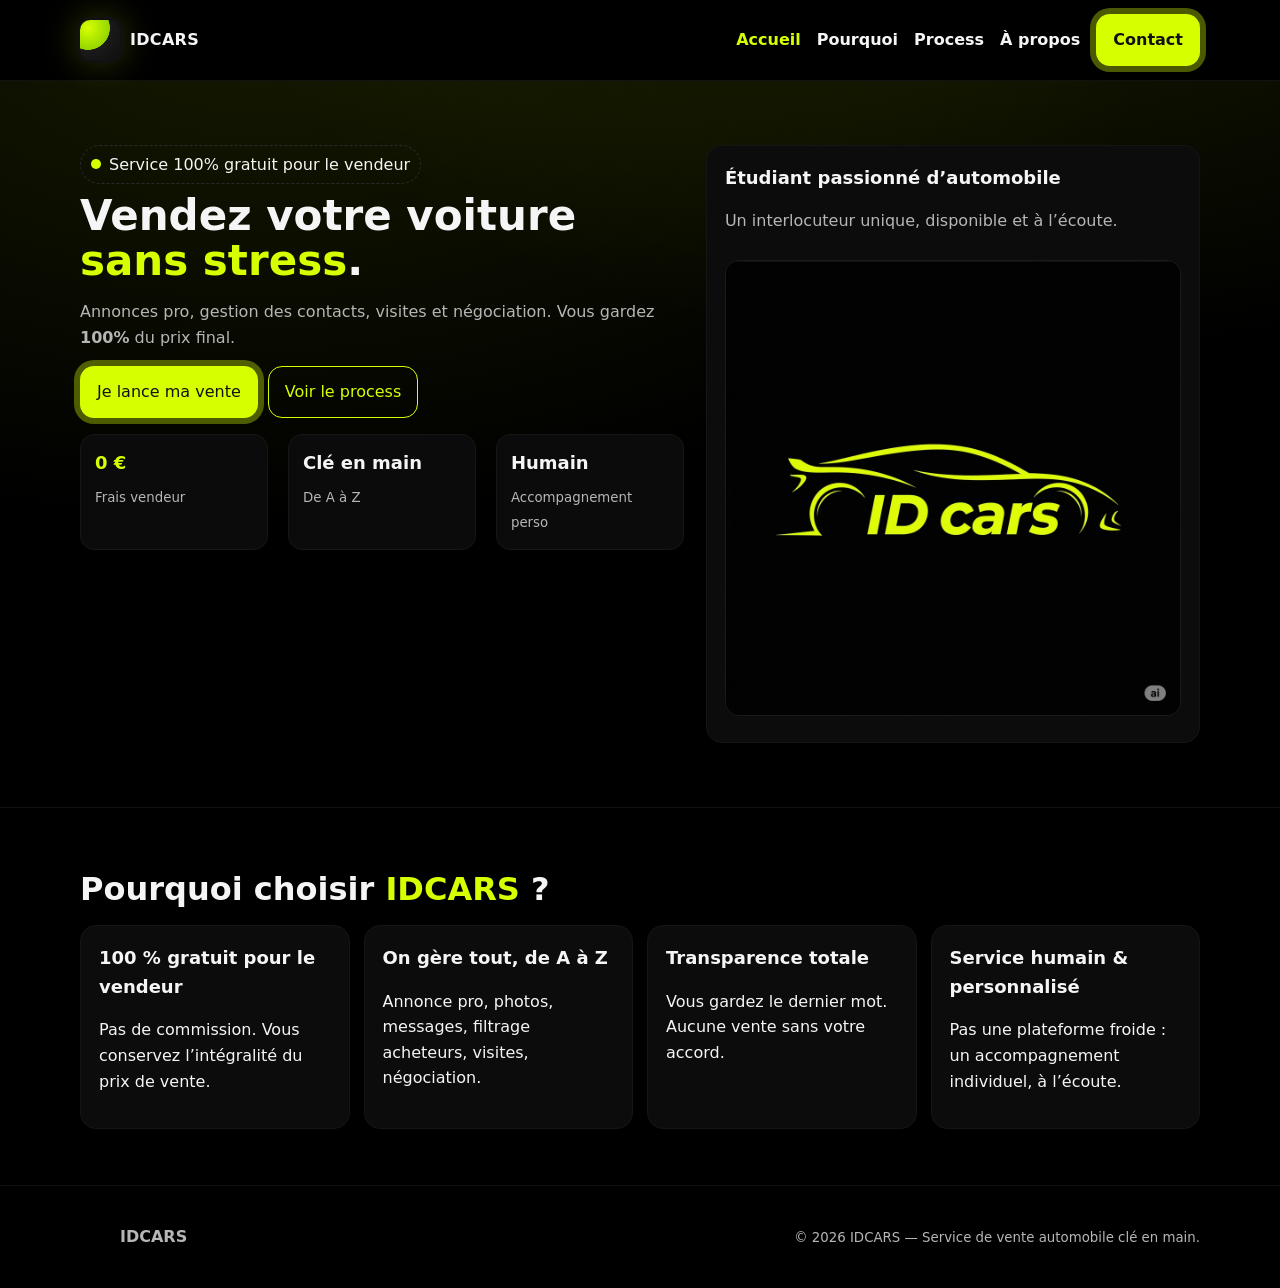
==== index.html @ b9809a70 "Add files via upload" ====
<!DOCTYPE html>
<html lang="fr">
<head>
  <meta charset="utf-8" />
  <meta name="viewport" content="width=device-width, initial-scale=1" />
  <title>Accueil • IDCARS</title>
  <meta name="theme-color" content="#D6FF00" />
  <meta name="description" content="IDCARS : service clé en main 100% gratuit pour vendre votre voiture. Nous gérons annonce, appels, visites, négociation." />
  <link rel="stylesheet" href="assets/style.css" />
  <link rel="preload" as="image" href="assets/logo.png" />
  <script defer src="assets/script.js"></script>
</head>
<body>
<header class="nav">
  <div class="container nav__row">
    <a class="brand" href="index.html">
      <span class="chip" aria-hidden="true"></span>
      <span>IDCARS</span>
    </a>
    <nav class="nav__links" aria-label="Navigation principale">
      <a data-nav href="index.html">Accueil</a>
      <a data-nav href="pourquoi.html">Pourquoi</a>
      <a data-nav href="process.html">Process</a>
      <a data-nav href="about.html">À propos</a>
      <a data-nav href="contact.html" class="btn btn-primary">Contact</a>
    </nav>
    <button class="burger" onclick="toggleMenu()">☰</button>
  </div>
  <div id="mobileMenu" class="container" style="display:none">
    <a href="index.html">Accueil</a>
    <a href="pourquoi.html">Pourquoi</a>
    <a href="process.html">Process</a>
    <a href="about.html">À propos</a>
    <a href="contact.html">Contact</a>
  </div>
</header>

<section class="hero">
  <div class="container grid-2">
    <div>
      <span class="badge"><span style="width:10px;height:10px;background:var(--accent);border-radius:50%"></span> Service 100% gratuit pour le vendeur</span>
      <h1>Vendez votre voiture <span class="accent">sans stress</span>.</h1>
      <p class="sub">Annonces pro, gestion des contacts, visites et négociation. Vous gardez <b>100%</b> du prix final.</p>
      <div style="display:flex;gap:10px;margin-top:12px;flex-wrap:wrap">
        <a class="btn btn-primary" href="contact.html">Je lance ma vente</a>
        <a class="btn btn-outline" href="process.html">Voir le process</a>
      </div>
      <div class="grid" style="grid-template-columns:repeat(3,1fr);margin-top:16px">
        <div class="kpi"><div class="h3 accent">0 €</div><small class="muted">Frais vendeur</small></div>
        <div class="kpi"><div class="h3">Clé en main</div><small class="muted">De A à Z</small></div>
        <div class="kpi"><div class="h3">Humain</div><small class="muted">Accompagnement perso</small></div>
      </div>
    </div>
    <div class="card">
      <div class="h3">Étudiant passionné d’automobile</div>
      <p class="sub">Un interlocuteur unique, disponible et à l’écoute.</p>
      <img src="assets/logo.png" alt="Logo IDCARS" style="border-radius:14px;border:1px solid #1a1a1a; margin-top:10px">
    </div>
  </div>
</section>

<section class="section">
  <div class="container">
    <div class="h2">Pourquoi choisir <span class="accent">IDCARS</span> ?</div>
    <div class="list" style="margin-top:10px">
      <div class="card"><div class="h3">100 % gratuit pour le vendeur</div><p>Pas de commission. Vous conservez l’intégralité du prix de vente.</p></div>
      <div class="card"><div class="h3">On gère tout, de A à Z</div><p>Annonce pro, photos, messages, filtrage acheteurs, visites, négociation.</p></div>
      <div class="card"><div class="h3">Transparence totale</div><p>Vous gardez le dernier mot. Aucune vente sans votre accord.</p></div>
      <div class="card"><div class="h3">Service humain & personnalisé</div><p>Pas une plateforme froide : un accompagnement individuel, à l’écoute.</p></div>
    </div>
  </div>
</section>

<footer>
  <div class="container" style="display:flex;align-items:center;justify-content:space-between;gap:12px;flex-wrap:wrap">
    <div style="display:flex;align-items:center;gap:10px">
      <span class="chip" aria-hidden="true" style="width:30px;height:30px"></span>
      <strong>IDCARS</strong>
    </div>
    <small class="muted">© <span id="year"></span> IDCARS — Service de vente automobile clé en main.</small>
  </div>
  <script>document.getElementById('year').textContent = new Date().getFullYear();</script>
</footer>

</body>
</html>
---- assets/style.css ----
/* ====== IDCARS — Design marketing (responsive) ====== */
:root {
  --bg:#000; --text:#F5F5F5; --muted:#B6B6B6; --accent:#D6FF00;
  --card:#0C0C0C; --card2:#111; --ring:rgba(214,255,0,.35);
}
*{box-sizing:border-box} html,body{margin:0;background:var(--bg);color:var(--text);
font-family: Inter,system-ui,-apple-system,Segoe UI,Roboto,Arial,sans-serif; line-height:1.6}
a{color:var(--text);text-decoration:none} img{max-width:100%;height:auto}
.container{width:min(1120px,92vw);margin:auto} .grid{display:grid;gap:20px}

header.nav{position:sticky;top:0;z-index:50;background:rgba(0,0,0,.85);
backdrop-filter: blur(8px); border-bottom:1px solid #121212}
.nav__row{display:flex;align-items:center;justify-content:space-between;padding:14px 0}
.brand{display:flex;align-items:center;gap:10px;font-weight:900;letter-spacing:.3px}
.brand .chip{width:40px;height:40px;border-radius:10px;
background: radial-gradient(120% 120% at 20% 20%, var(--accent) 0, #95d600 45%, #1a1a1a 46%, #0d0d0d 100%);
box-shadow:0 0 0 3px #111, 0 0 36px rgba(214,255,0,.28);}
.nav__links{display:flex;align-items:center;gap:16px;font-weight:700}
.nav__links a:hover,.nav__links a.active{color:var(--accent)}
.burger{display:none;background:#0d0d0d;border:1px solid #222;color:var(--text);
padding:10px 12px;border-radius:12px}
@media (max-width:860px){
  .nav__links{display:none} .burger{display:inline-block}
  #mobileMenu{display:none;flex-direction:column;gap:10px;padding:8px 0 14px}
  #mobileMenu a{padding:10px 0}
}

.btn{display:inline-flex;align-items:center;gap:10px;padding:12px 16px;border-radius:14px;
border:1px solid #1c1c1c;background:#0a0a0a;color:var(--text);transition:.2s;cursor:pointer}
.btn:hover{transform:translateY(-1px);border-color:#272727}
.btn-primary{background:var(--accent);color:#111;border-color:transparent;box-shadow:0 0 0 6px var(--ring)}
.btn-outline{background:transparent;border-color:var(--accent);color:var(--accent)}

.hero{padding:64px 0;background:
  radial-gradient(900px 520px at 20% -10%, rgba(214,255,0,.10), transparent),
  radial-gradient(800px 420px at 80% -20%, rgba(214,255,0,.10), transparent)}
.hero h1{font-size: clamp(28px, 4.5vw, 42px); line-height:1.06; margin: 10px 0 8px; font-weight:900}
.accent{color:var(--accent)} .sub{color:var(--muted)}

.section{padding:56px 0; border-top:1px solid #111}
.card{background:var(--card);border:1px solid #151515;border-radius:16px;padding:18px}
.h2{font-size: clamp(22px, 3.2vw, 32px); margin:0 0 8px; font-weight:900}
.h3{font-size:18px; margin:0 0 6px; font-weight:800}
.list{display:grid;grid-template-columns:repeat(auto-fit,minmax(230px,1fr));gap:14px}
.kpi{background:#0b0b0b;border:1px solid #161616;border-radius:14px;padding:14px}
.grid-2{display:grid;grid-template-columns:1.1fr .9fr;gap:22px}
@media (max-width:900px){ .grid-2{grid-template-columns:1fr} }

footer{padding:36px 0; border-top:1px solid #111; color:var(--muted)}
.badge{display:inline-flex;align-items:center;gap:8px;border:1px dashed #2a2a2a;border-radius:999px;padding:6px 10px}

/* Forms */
form{display:grid;gap:12px; max-width:680px}
input,textarea{width:100%;padding:12px 14px;border-radius:12px;border:1px solid #1a1a1a;background:#0a0a0a;color:var(--text)}
input:focus,textarea:focus{outline:2px solid var(--ring); border-color:#2a2a2a}
small.muted{color:var(--muted)}
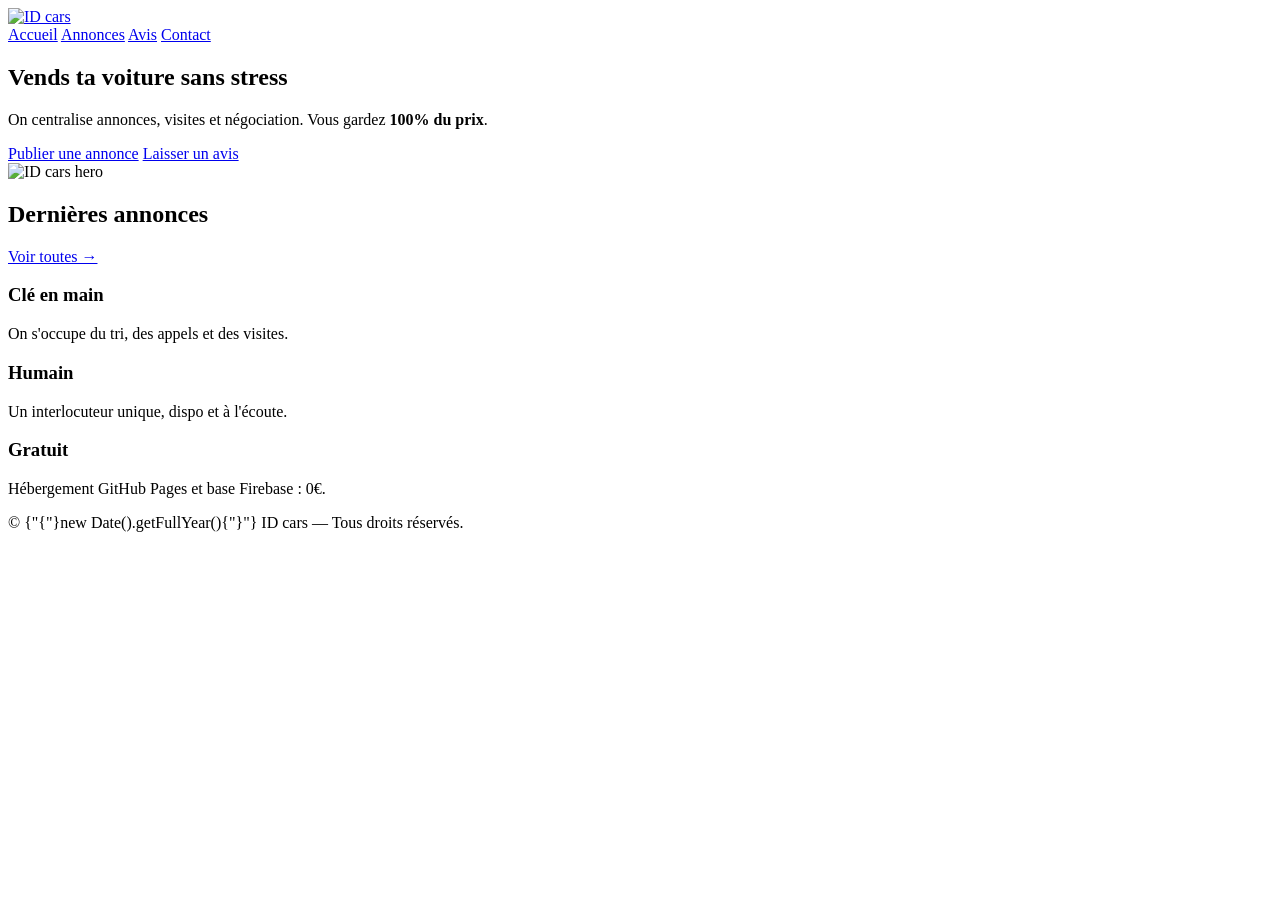
==== commit 0128b711: "Add files via upload" ====
--- a/index.html
+++ b/index.html
@@ -1,86 +1,70 @@
-<!DOCTYPE html>
+<!doctype html>
 <html lang="fr">
 <head>
   <meta charset="utf-8" />
   <meta name="viewport" content="width=device-width, initial-scale=1" />
-  <title>Accueil • IDCARS</title>
-  <meta name="theme-color" content="#D6FF00" />
-  <meta name="description" content="IDCARS : service clé en main 100% gratuit pour vendre votre voiture. Nous gérons annonce, appels, visites, négociation." />
-  <link rel="stylesheet" href="assets/style.css" />
-  <link rel="preload" as="image" href="assets/logo.png" />
-  <script defer src="assets/script.js"></script>
+  <title>ID cars — Accueil</title>
+  <link rel="stylesheet" href="assets/css/style.css" />
 </head>
 <body>
-<header class="nav">
-  <div class="container nav__row">
-    <a class="brand" href="index.html">
-      <span class="chip" aria-hidden="true"></span>
-      <span>IDCARS</span>
-    </a>
-    <nav class="nav__links" aria-label="Navigation principale">
-      <a data-nav href="index.html">Accueil</a>
-      <a data-nav href="pourquoi.html">Pourquoi</a>
-      <a data-nav href="process.html">Process</a>
-      <a data-nav href="about.html">À propos</a>
-      <a data-nav href="contact.html" class="btn btn-primary">Contact</a>
-    </nav>
-    <button class="burger" onclick="toggleMenu()">☰</button>
-  </div>
-  <div id="mobileMenu" class="container" style="display:none">
-    <a href="index.html">Accueil</a>
-    <a href="pourquoi.html">Pourquoi</a>
-    <a href="process.html">Process</a>
-    <a href="about.html">À propos</a>
-    <a href="contact.html">Contact</a>
-  </div>
-</header>
+  <header class="header">
+    <div class="container header__inner">
+      <a class="brand" href="index.html">
+        <img src="assets/img/logo.png" alt="ID cars" />
+      </a>
+      <nav class="nav">
+        <a href="index.html" class="active">Accueil</a>
+        <a href="annonces.html">Annonces</a>
+        <a href="avis.html">Avis</a>
+        <a href="contact.html">Contact</a>
+      </nav>
+    </div>
+  </header>
 
-<section class="hero">
-  <div class="container grid-2">
-    <div>
-      <span class="badge"><span style="width:10px;height:10px;background:var(--accent);border-radius:50%"></span> Service 100% gratuit pour le vendeur</span>
-      <h1>Vendez votre voiture <span class="accent">sans stress</span>.</h1>
-      <p class="sub">Annonces pro, gestion des contacts, visites et négociation. Vous gardez <b>100%</b> du prix final.</p>
-      <div style="display:flex;gap:10px;margin-top:12px;flex-wrap:wrap">
-        <a class="btn btn-primary" href="contact.html">Je lance ma vente</a>
-        <a class="btn btn-outline" href="process.html">Voir le process</a>
+  <main class="container">
+    <section class="hero">
+      <div class="hero__text">
+        <h1>Vends ta voiture <span class="accent">sans stress</span></h1>
+        <p>On centralise annonces, visites et négociation. Vous gardez <strong>100% du prix</strong>.</p>
+        <div class="cta">
+          <a class="btn btn--primary" href="annonces.html">Publier une annonce</a>
+          <a class="btn btn--ghost" href="avis.html">Laisser un avis</a>
+        </div>
       </div>
-      <div class="grid" style="grid-template-columns:repeat(3,1fr);margin-top:16px">
-        <div class="kpi"><div class="h3 accent">0 €</div><small class="muted">Frais vendeur</small></div>
-        <div class="kpi"><div class="h3">Clé en main</div><small class="muted">De A à Z</small></div>
-        <div class="kpi"><div class="h3">Humain</div><small class="muted">Accompagnement perso</small></div>
+      <div class="hero__media card">
+        <img src="assets/img/logo.png" alt="ID cars hero" />
       </div>
+    </section>
+
+    <section class="section-head">
+      <h2>Dernières annonces</h2>
+      <a class="link" href="annonces.html">Voir toutes →</a>
+    </section>
+    <div id="annonces-list" class="grid"></div>
+
+    <section class="features">
+      <article class="tile">
+        <h3>Clé en main</h3>
+        <p>On s'occupe du tri, des appels et des visites.</p>
+      </article>
+      <article class="tile">
+        <h3>Humain</h3>
+        <p>Un interlocuteur unique, dispo et à l'écoute.</p>
+      </article>
+      <article class="tile">
+        <h3>Gratuit</h3>
+        <p>Hébergement GitHub Pages et base Firebase : 0€.</p>
+      </article>
+    </section>
+  </main>
+
+  <footer class="footer">
+    <div class="container">
+      © {"{"}new Date().getFullYear(){"}"} ID cars — Tous droits réservés.
     </div>
-    <div class="card">
-      <div class="h3">Étudiant passionné d’automobile</div>
-      <p class="sub">Un interlocuteur unique, disponible et à l’écoute.</p>
-      <img src="assets/logo.png" alt="Logo IDCARS" style="border-radius:14px;border:1px solid #1a1a1a; margin-top:10px">
-    </div>
-  </div>
-</section>
+  </footer>
 
-<section class="section">
-  <div class="container">
-    <div class="h2">Pourquoi choisir <span class="accent">IDCARS</span> ?</div>
-    <div class="list" style="margin-top:10px">
-      <div class="card"><div class="h3">100 % gratuit pour le vendeur</div><p>Pas de commission. Vous conservez l’intégralité du prix de vente.</p></div>
-      <div class="card"><div class="h3">On gère tout, de A à Z</div><p>Annonce pro, photos, messages, filtrage acheteurs, visites, négociation.</p></div>
-      <div class="card"><div class="h3">Transparence totale</div><p>Vous gardez le dernier mot. Aucune vente sans votre accord.</p></div>
-      <div class="card"><div class="h3">Service humain & personnalisé</div><p>Pas une plateforme froide : un accompagnement individuel, à l’écoute.</p></div>
-    </div>
-  </div>
-</section>
-
-<footer>
-  <div class="container" style="display:flex;align-items:center;justify-content:space-between;gap:12px;flex-wrap:wrap">
-    <div style="display:flex;align-items:center;gap:10px">
-      <span class="chip" aria-hidden="true" style="width:30px;height:30px"></span>
-      <strong>IDCARS</strong>
-    </div>
-    <small class="muted">© <span id="year"></span> IDCARS — Service de vente automobile clé en main.</small>
-  </div>
-  <script>document.getElementById('year').textContent = new Date().getFullYear();</script>
-</footer>
-
+  <script type="module" src="assets/js/firebase-config.js"></script>
+  <script type="module" src="assets/js/annonces.js"></script>
 </body>
-</html>+</html>
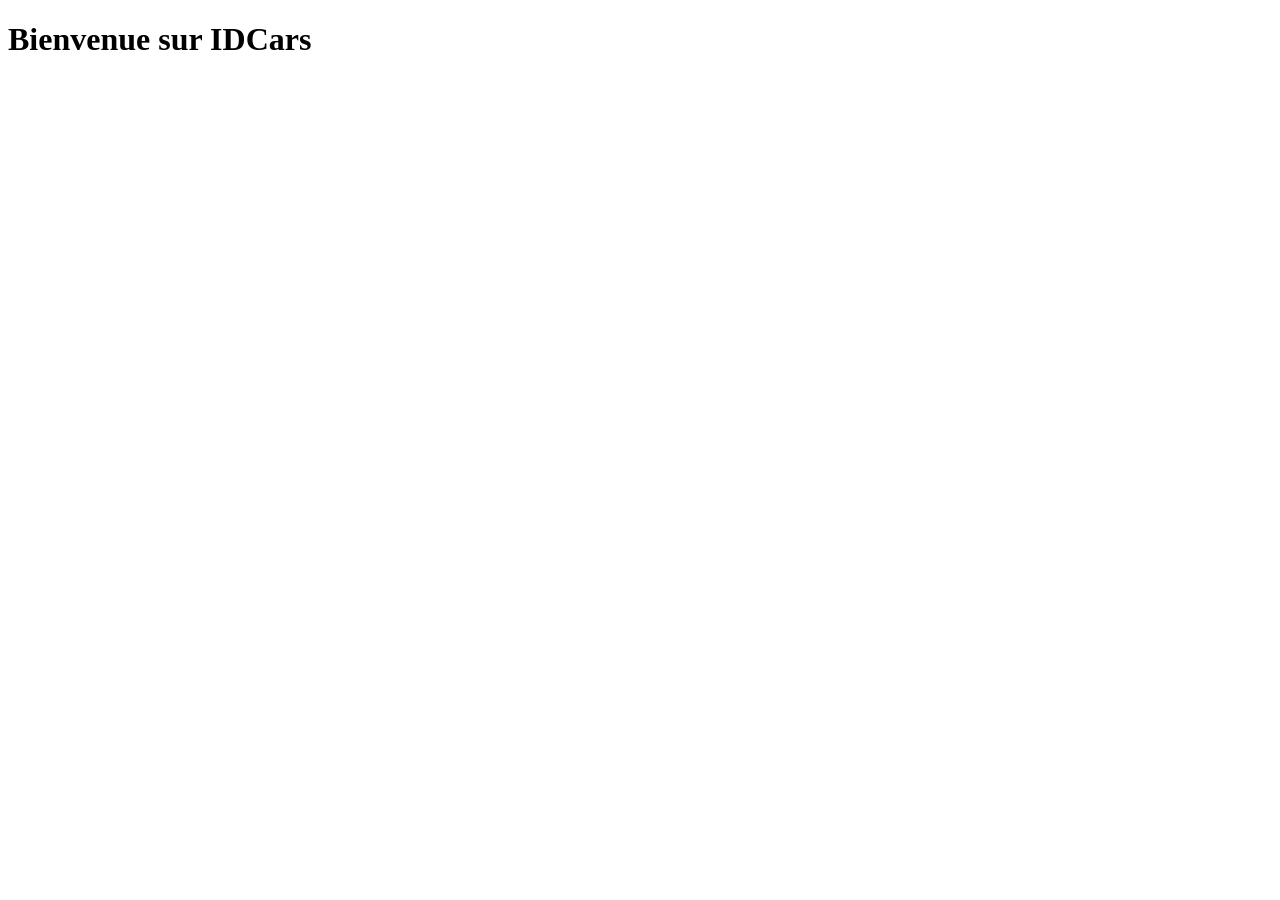
==== commit 8ed87c6c: "Add files via upload" ====
--- a/index.html
+++ b/index.html
@@ -1,70 +1 @@
-<!doctype html>
-<html lang="fr">
-<head>
-  <meta charset="utf-8" />
-  <meta name="viewport" content="width=device-width, initial-scale=1" />
-  <title>ID cars — Accueil</title>
-  <link rel="stylesheet" href="assets/css/style.css" />
-</head>
-<body>
-  <header class="header">
-    <div class="container header__inner">
-      <a class="brand" href="index.html">
-        <img src="assets/img/logo.png" alt="ID cars" />
-      </a>
-      <nav class="nav">
-        <a href="index.html" class="active">Accueil</a>
-        <a href="annonces.html">Annonces</a>
-        <a href="avis.html">Avis</a>
-        <a href="contact.html">Contact</a>
-      </nav>
-    </div>
-  </header>
-
-  <main class="container">
-    <section class="hero">
-      <div class="hero__text">
-        <h1>Vends ta voiture <span class="accent">sans stress</span></h1>
-        <p>On centralise annonces, visites et négociation. Vous gardez <strong>100% du prix</strong>.</p>
-        <div class="cta">
-          <a class="btn btn--primary" href="annonces.html">Publier une annonce</a>
-          <a class="btn btn--ghost" href="avis.html">Laisser un avis</a>
-        </div>
-      </div>
-      <div class="hero__media card">
-        <img src="assets/img/logo.png" alt="ID cars hero" />
-      </div>
-    </section>
-
-    <section class="section-head">
-      <h2>Dernières annonces</h2>
-      <a class="link" href="annonces.html">Voir toutes →</a>
-    </section>
-    <div id="annonces-list" class="grid"></div>
-
-    <section class="features">
-      <article class="tile">
-        <h3>Clé en main</h3>
-        <p>On s'occupe du tri, des appels et des visites.</p>
-      </article>
-      <article class="tile">
-        <h3>Humain</h3>
-        <p>Un interlocuteur unique, dispo et à l'écoute.</p>
-      </article>
-      <article class="tile">
-        <h3>Gratuit</h3>
-        <p>Hébergement GitHub Pages et base Firebase : 0€.</p>
-      </article>
-    </section>
-  </main>
-
-  <footer class="footer">
-    <div class="container">
-      © {"{"}new Date().getFullYear(){"}"} ID cars — Tous droits réservés.
-    </div>
-  </footer>
-
-  <script type="module" src="assets/js/firebase-config.js"></script>
-  <script type="module" src="assets/js/annonces.js"></script>
-</body>
-</html>
+<!DOCTYPE html><html><head><meta charset='UTF-8'><title>IDCars - Accueil</title><link rel='stylesheet' href='assets/css/style.css'></head><body><h1>Bienvenue sur IDCars</h1><div id='latestListings'></div><script type='module' src='assets/js/firebase-config.js'></script><script type='module' src='assets/js/annonces.js'></script></body></html>
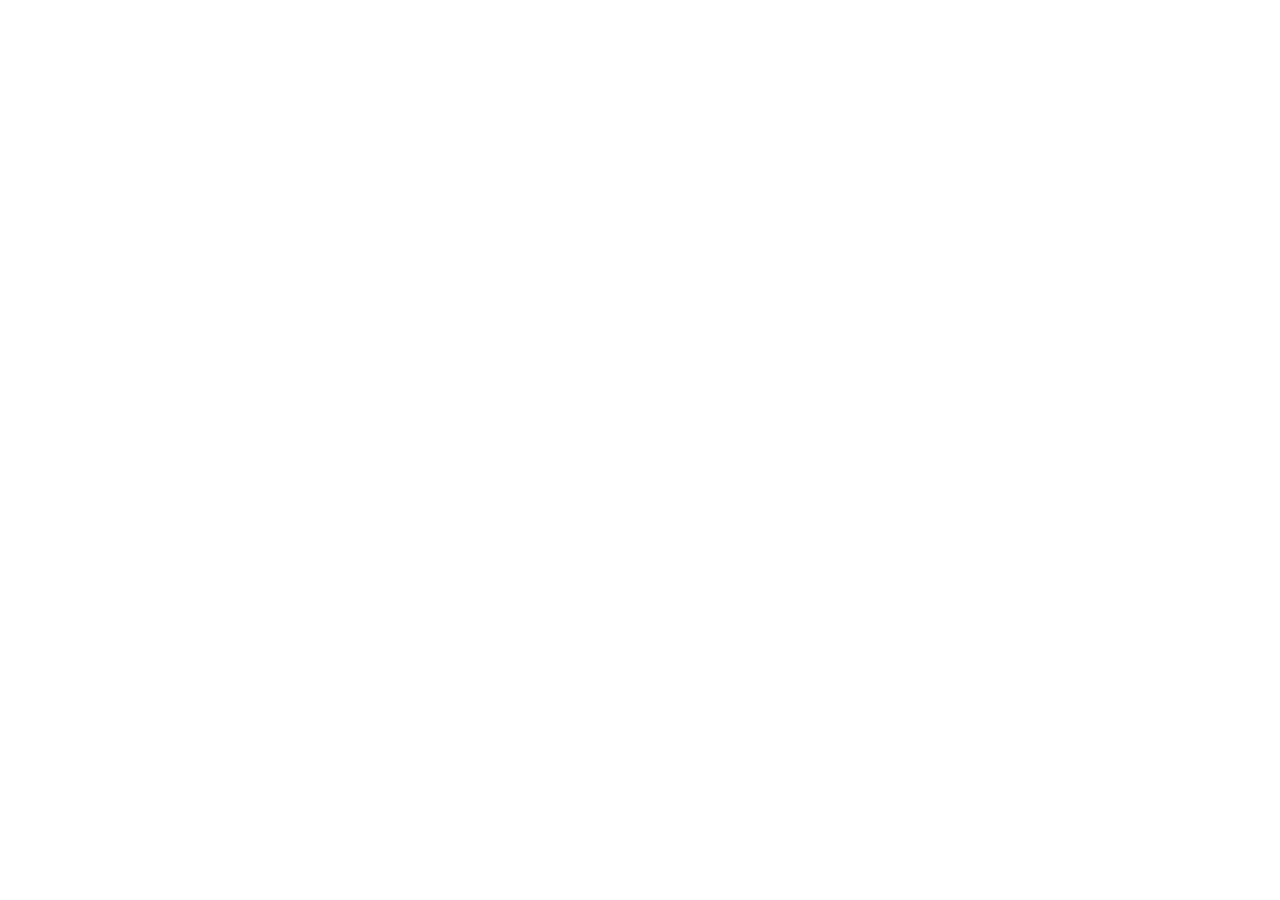
==== commit 1221a8d3: "Add files via upload" ====
--- a/index.html
+++ b/index.html
@@ -1 +1,27 @@
-<!DOCTYPE html><html><head><meta charset='UTF-8'><title>IDCars - Accueil</title><link rel='stylesheet' href='assets/css/style.css'></head><body><h1>Bienvenue sur IDCars</h1><div id='latestListings'></div><script type='module' src='assets/js/firebase-config.js'></script><script type='module' src='assets/js/annonces.js'></script></body></html>+<!DOCTYPE html>
+<html lang="en">
+  <head>
+    <meta charset="UTF-8" />
+    <meta name="viewport" content="width=device-width, initial-scale=1.0" />
+    <title>IDCARS - Vente de voitures particuliers 100% gratuite</title>
+    <meta name="description" content="Nous vendons votre voiture à votre place, gratuitement. Service complet de A à Z pour particuliers." />
+    <meta name="author" content="IDCARS" />
+    <link rel="preconnect" href="https://fonts.googleapis.com">
+    <link rel="preconnect" href="https://fonts.gstatic.com" crossorigin>
+    <link href="https://fonts.googleapis.com/css2?family=Poppins:wght@300;400;500;600;700;800&display=swap" rel="stylesheet">
+
+    <meta property="og:title" content="e105507f-8fb5-434f-acf2-a8d709bd5986" />
+    <meta property="og:description" content="Lovable Generated Project" />
+    <meta property="og:type" content="website" />
+    <meta property="og:image" content="https://lovable.dev/opengraph-image-p98pqg.png" />
+
+    <meta name="twitter:card" content="summary_large_image" />
+    <meta name="twitter:site" content="@lovable_dev" />
+    <meta name="twitter:image" content="https://lovable.dev/opengraph-image-p98pqg.png" />
+  </head>
+
+  <body>
+    <div id="root"></div>
+    <script type="module" src="/src/main.tsx"></script>
+  </body>
+</html>
